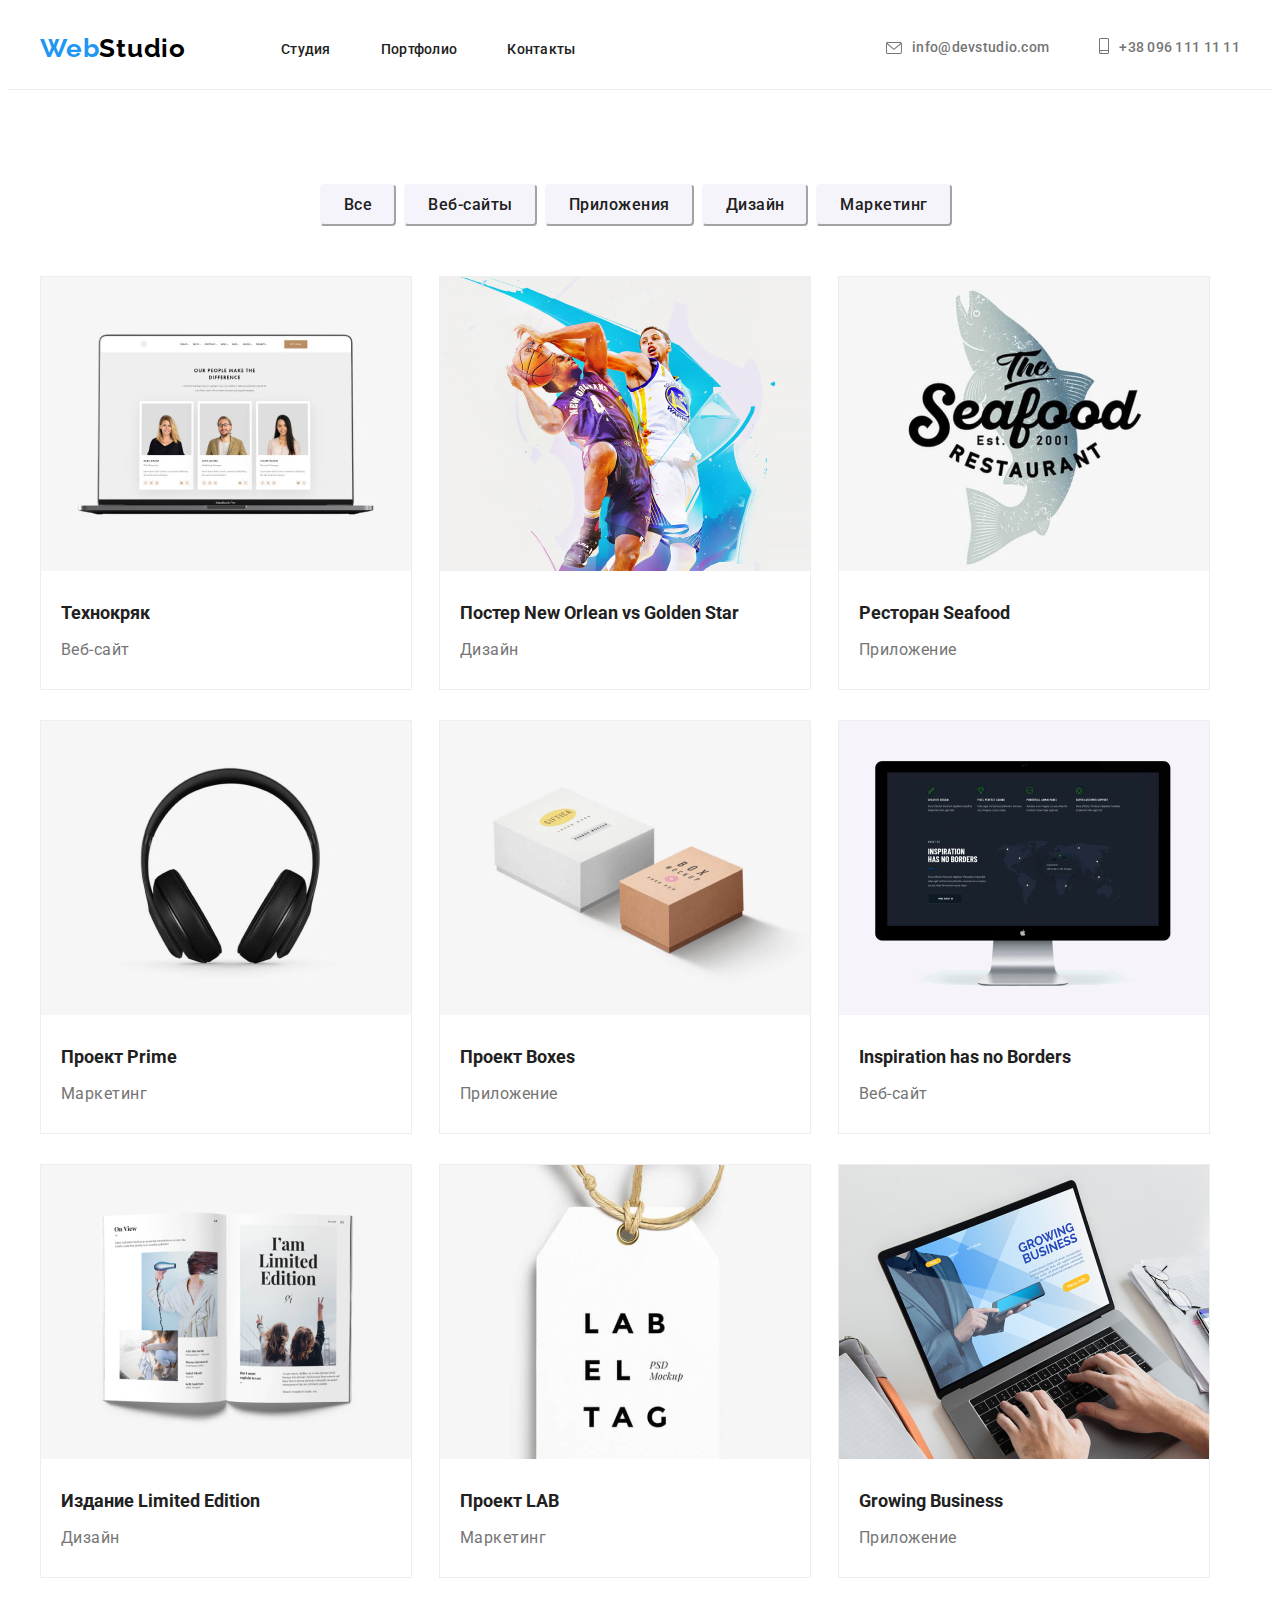
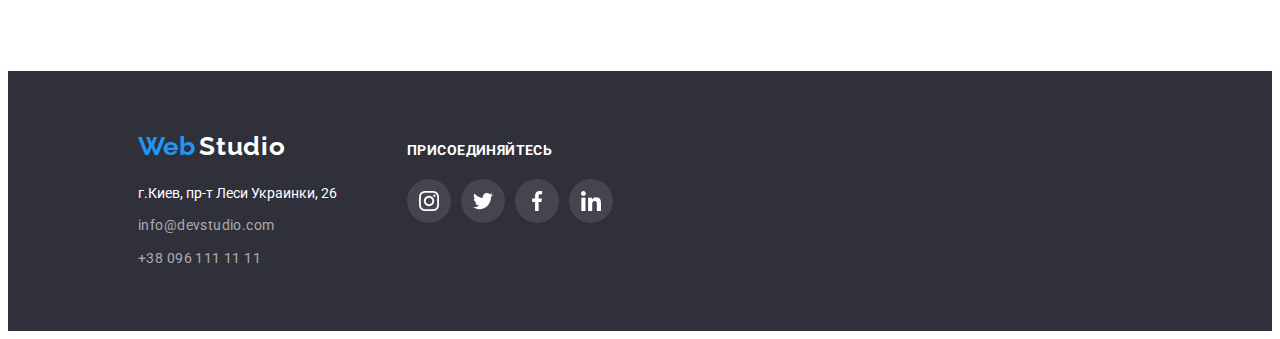
==== portfolio.html @ fecfe100 "из свж" ====
<!DOCTYPE html>
<html lang="ru">

<head>
    <meta charset="UTF-8">
    <meta http-equiv="X-UA-Compatible" content="IE=edge">
    <meta name="viewport" content="width=device-width, initial-scale=1.0">
    <title>WebStudio</title>
    <link rel="preconnect" href="https://fonts.googleapis.com">
    <link rel="preconnect" href="https://fonts.gstatic.com" crossorigin>
    <link
        href="https://fonts.googleapis.com/css2?family=Raleway:wght@700&family=Roboto:wght@400;500;700;900&display=swap"
        rel="stylesheet" />
    <link rel="stylesheet" href="https://cdnjs.cloudflare.com/ajax/libs/modern-normalize/1.1.0/modern-normalize.min.css"
        integrity="sha512-wpPYUAdjBVSE4KJnH1VR1HeZfpl1ub8YT/NKx4PuQ5NmX2tKuGu6U/JRp5y+Y8XG2tV+wKQpNHVUX03MfMFn9Q=="
        crossorigin="anonymous" referrerpolicy="no-referrer" />
    <link rel="stylesheet" href="./style/style.css">
</head>

<body>
    <header class="header">
        <div class="container header-container">
            <nav class="header-navigation">
                <a class="header-logo-first link " href="">Web</a>
                <a class="header-logo-second link " href="">Studio</a>
                <ul class="header-list list">
                    <li class="header-item"><a href="" class="header-link link ">Студия</a></li>
                    <li class="header-item"><a href="./portfolio.html" class="header-link link ">Портфолио</a></li>
                    <li class="header-item"><a href="" class="header-link link ">Контакты</a></li>
                </ul>
            </nav>
            <div class="header-connect">
                <a href="" class="header-icons-mail header-link-icons link">
                    <svg class="header-icon-mail " width='16' height="12">
                        <use href="./img/icon.svg/icons.svg#icon-e_mail"></use>
                    </svg>
                </a>
                <a class="header-mail header-link link " href="mailto:info@devstudio.com">info@devstudio.com</a>
                <a href="" class="header-icons-tel header-link-icons link">
                    <svg class="header-icon-tel " width='10' height="16">
                        <use href="./img/icon.svg/icons.svg#icon-smartphone"></use>
                    </svg>
                </a>
                <a class="header-tel header-link header-icons-tel link" href="tel:+380961111111">+38 096 111 11 11</a>
            </div>
        </div>
    </header>
    <main>
        <!--фильтри-->
        <section class="project">
        <div class="container">
        <ul class="filter-list list">
        <li class="filter-item"><button type="button" class="filter-btn">Все</button></li>
        <li class="filter-item"><button type="button" class="filter-btn">Веб-сайты</button></li>
        <li class="filter-item"><button type="button" class="filter-btn">Приложения</button></li>
        <li class="filter-item"><button type="button" class="filter-btn">Дизайн</button></li>
        <li class="filter-item"><button type="button" class="filter-btn">Маркетинг</button></li>
        </ul>
    </div>
        <!--проекти-->
            <div class="container container-project">
            <ul class="project-list list">
                <li class="project-item"> <a class="project-link link" href="">
                    <img src="./img/технокрад.jpg" alt= "Вебсайт технокряк" width="370">
                    <div class="project-item-info"><h3 class="project-title" >Технокряк</h3>
                    <p class="project-pretitle">Веб-сайт</p></div>
                </a>
                </li>
                <li class="project-item" > <a href="" class="project-link link">
                    <img src="./img/постер.jpg" alt="" width="370">
                    <div class="project-item-info"><h3 class="project-title">Постер New Orlean vs Golden Star</h3>
                    <p class="project-pretitle">Дизайн</p></div>
                </a>
                </li>
                <li class="project-item" ><a href="" class="project-link link">
                    <img src="./img/ресторан.jpg" alt="Приложение Seafood" width="370">
                    <div class="project-item-info"><h3 class="project-title">Ресторан Seafood</h3>
                    <p class="project-pretitle">Приложение</p></div>
                </a>
                </li>
                <li class="project-item" ><a href="" class="project-link link">
                    <img src="./img/наушники.jpg" alt="Наушники" width="370">
                    <div class="project-item-info"><h3 class="project-title">Проект Prime</h3>
                    <p class="project-pretitle">Маркетинг</p></div>
                </a>
                </li>
                <li class="project-item" ><a href="" class="project-link link">
                    <img src="./img/коробки.jpg" alt="Две коробки" width="370">
                    <div class="project-item-info"><h3 class="project-title">Проект Boxes</h3>
                    <p class="project-pretitle">Приложение</p></div>
                </a>
                </li>
                <li class="project-item"><a href="" class="project-link link">
                    <img src="./img/монитор.jpg" alt="Вебсайт" width="370">
                    <div class="project-item-info"><h3 lang="en" class="project-title" >Inspiration has no Borders</h3>
                    <p class="project-pretitle">Веб-сайт</p></div>
                </a>
                </li>
                <li class="project-item"><a href="" class="project-link link">
                    <img src="./img/лимити едишн.jpg" alt="Открытая книга" width="370">
                    <div class="project-item-info"><h3 class="project-title" >Издание Limited Edition</h3>
                    <p class="project-pretitle">Дизайн</p></div>
                </a>
                </li>
                <li class="project-item"><a href="" class="project-link link">
                    <img src="./img/проект Лаб.jpg" alt="Ярлык" width="370">
                    <div class="project-item-info"><h3 class="project-title" >Проект LAB</h3>
                    <p class="project-pretitle" >Маркетинг</p></div>
                </a>
                </li>
                <li class="project-item"><a href="" class="project-link link">
                    <img src="./img/комп.jpg" alt="Ноутбук и руки" width="370">
                    <div class="project-item-info"><h3 class="project-title" lang="en">Growing Business</h3>
                    <p class="project-pretitle" >Приложение</p></div>
                </a>
                </li>
            </ul>
            </div>
        </section>
    </main>
<footer class="footer container-icons">
    <div class="container-footer">
        <a class="footer-logo-first link" href="">Web</a>
        <a class="footer-logo-second link" href="">Studio</a>
        <address class="footer-address">
            <ul class="footer-list list">
                <li class="footer-item"><a class="footer-link link" href="https://goo.gl/maps/S71Vczf6p6G6FvQn8"
                        target="_blank" rel="noopener noreferrer">г.Киев,
                        пр-т Леси Украинки, 26</a></li>
                <li class="footer-item"><a class="footer-link-mail link"
                        href="mailto:info@devstudio.com">info@devstudio.com</a></li>
                <li class="footer-item"><a class="footer-link-tel link" href="tel:+380961111111">+38 096 111 11 11</a>
                </li>
            </ul>
        </address>
    </div>
    <section class="">
        <div class="container-footer-icons">
            <p class="footer-social-text">
                ПРИСОЕДИНЯЙТЕСЬ
            </p>
            <ul class="footer-social-list list">
                <li class="footer-social-item">
                    <a href="" class="link footer-social-link">
                        <svg class="footer-social-icon instagram" width='20' height="20">
                            <use href="./img/icon.svg/icons.svg#icon-instagram_team"></use>
                        </svg></a>
                </li>
                <li class="footer-social-item">
                    <a href="" class="link footer-social-link">
                        <svg class="footer-social-icon instagram" width='20' height="20">
                            <use href="./img/icon.svg/icons.svg#icon-twitter_team"></use>
                        </svg></a>
                </li>
                <li class="footer-social-item">
                    <a href="" class="link footer-social-link">
                        <svg class="footer-social-icon instagram" width='20' height="20">
                            <use href="./img/icon.svg/icons.svg#icon-facebook"></use>
                        </svg></a>
                </li>
                <li class="footer-social-item">
                    <a href="" class="link footer-social-link">
                        <svg class="footer-social-icon instagram" width='20' height="20">
                            <use href="./img/icon.svg/icons.svg#icon-linkedin"></use>
                        </svg></a>
                </li>

            </ul>
        </div>
    </section>
</footer>
</body>

</html>
---- style/style.css ----
:root {
  --header-text-color: #212121;
  --main-title-color: #ffffff;
  --second-title-color: #212121;
  --first-text-color: #757575;
  --second-text-color: #212121;
  --accent-color: #2196f3;
}

body {
  font-family: 'Roboto', sans-serif;
  color: #000;
}

p,
h1,
h2,
h3,
h4,
h5,
h6 {
  margin: 0;
}

ul {
  margin: 0;
  padding: 0;
}
button {
  cursor: pointer;
}

img {
  display: block;
}
.container {
  width: 1200px;
  padding-left: 15px;
  padding-right: 15px;
  margin: 0px auto;
}

.list {
  list-style: none;
}

.link {
  text-decoration: none;
}

/*-------------Header-------------*/
.header {
  padding-top: 25px;
  padding-bottom: 25px;
  border-bottom: 1px solid #eeeeee;
}
.header-container {
  display: flex;
  align-items: center;
}
.header-navigation {
  display: flex;
  align-items: center;
}

.header-connect {
  display: flex;
  margin-left: auto;
  align-items: center;
}

.header-list {
  display: flex;
  margin-left: 95px;
}

.header-item {
  margin-right: 50px;
}
.header-item:last-child {
  margin-right: 0;
}

.header-link {
  display: inline-block;
  font-weight: 500;
  font-size: 14px;
  line-height: 1.14;
  letter-spacing: 0.02em;
  color: var(--header-text-color);
}

.header-link:hover,
.header-link:focus {
  color: var(--accent-color);
}

.header-logo-first {
  font-family: Raleway;
  font-weight: 700;
  font-size: 26px;
  line-height: 1.19;
  letter-spacing: 0.03em;
  color: var(--accent-color);
}

.header-logo-second {
  font-family: Raleway;
  font-weight: 700;
  font-size: 26px;
  line-height: 1.19;
  letter-spacing: 0.03em;
  color: #000;
}

.header-mail {
  font-weight: 500;
  font-size: 14px;
  line-height: 1.14;
  letter-spacing: 0.02em;
  color: var(--first-text-color);
  margin-right: 50px;
}

.header-tel {
  font-weight: 500;
  font-size: 14px;
  line-height: 1.14;
  letter-spacing: 0.02em;
  color: var(--first-text-color);
}

.header-icon-mail {
  display: inline-flex;
  align-items: center;
  width: 16px;
  height: 12px;
  margin-right: 10px;
}
.header-icon-tel {
  display: inline-flex;
  align-items: center;
  width: 10px;
  height: 16px;
  margin-right: 10px;
}
/*---------------Hero---------------*/
.hero {
  background-color: #2f303a;
  background-image: linear-gradient(
      rgba(47, 48, 58, 0.4),
      rgba(47, 48, 58, 0.4)
    ),
    url(../img/картинка_герой.jpg);
  max-width: 1600;
  margin: 0 auto;
  background-repeat: no-repeat;
  background-position: center;
  background-size: cover;
  padding-top: 200px;
  padding-bottom: 200px;
}
.hero-title {
  font-weight: 900;
  font-size: 44px;
  line-height: 1.36;
  letter-spacing: 0.06em;
  text-transform: uppercase;
  color: var(--main-title-color);
  width: 696px;
  height: 120px;
  text-align: center;
  margin-left: 237px;
}

.hero-btn {
  font-family: inherit;
  font-weight: 700;
  font-size: 16px;
  line-height: 1.875;
  letter-spacing: 0.06em;
  color: #ffffff;
  cursor: pointer;
  align-items: center;
  text-align: center;
  background: #2196f3;
  box-shadow: 0px 4px 4px rgba(0, 0, 0, 0.15);
  border-radius: 4px;
  width: 200px;
  height: 50px;
  margin-top: 30px;
  margin-left: 485px;
}

.hero-btn:hover,
.hero-btn:focus {
  background-color: #188ce8;
}

/*---------Peculiarities---------*/
.peculiarities {
  padding-top: 94px;
  padding-bottom: 94px;
}

.peculiarities-title {
  display: none;
}

.peculiarities-list {
  display: flex;
  justify-content: center;
}

.peculiarities-item {
  width: 270px;
  /*height: 101px;*/
  margin-right: 30px;
}

.peculiarities-link {
  width: 270px;
  height: 120px;
  display: flex;
  align-items: center;
  justify-content: center;
  background-color: #f5f4fa;
  border-radius: 4px;
  margin-bottom: 30px;
}

.peculiarities-icon {
  display: block;
  width: 70px;
  height: 70px;
}

/*.peculiarities-item::before {
  content: '';
  display: inline-block;
  width: 270px;
  height: 120px;
  background: #f5f4fa;
  border-radius: 4px;
}*/

.peculiarities-item:last-child {
  margin-right: 0;
}

.peculiarities-after-title {
  margin-bottom: 10px;
}
.peculiarities-after-title {
  display: flex;
  font-weight: 700;
  font-size: 14px;
  line-height: 1.14;
  letter-spacing: 0.03em;
  text-transform: uppercase;
  color: var(--second-title-color);
}
.peculiarities-text {
  font-weight: 400;
  font-size: 14px;
  line-height: 1.71;
  letter-spacing: 0.03em;
  color: var(--first-text-color);
}

/*---------activity---------*/
.activity {
  margin-bottom: 94px;
}
.activity-title {
  font-weight: 700;
  font-size: 36px;
  line-height: 1.17;
  text-align: center;
  letter-spacing: 0.03em;
  color: var(--second-title-color);
  padding-top: 0px;
  margin-bottom: 50px;
}

.activity-list {
  display: flex;
}
.activity-item {
  margin-right: 30px;
}

.activity-item:last-child {
  margin-right: 0;
}
/*---------team---------*/

.team {
  padding-top: 94px;
  padding-bottom: 94px;
  background-color: #f5f4fa;
}

.team-title {
  font-weight: 700;
  font-size: 36px;
  line-height: 1.17;
  text-align: center;
  letter-spacing: 0.03em;
  color: var(--second-title-color);
  margin-bottom: 50px;
}

.team-item-info {
  padding: 30px;
}
.team-list {
  display: flex;
}

.team-item {
  margin-right: 30px;
  background-color: #ffffff;
  box-shadow: 0px 1px 3px rgba(0, 0, 0, 0.12), 0px 1px 1px rgba(0, 0, 0, 0.14),
    0px 2px 1px rgba(0, 0, 0, 0.2);
  border-radius: 0px 0px 4px 4px;
}

.team-item:last-child {
  margin-right: 0;
}

.team-after-title {
  font-weight: 500;
  font-size: 16px;
  line-height: 1.19;
  text-align: center;
  letter-spacing: 0.03em;
  color: var(--second-text-color);

  margin-bottom: 10px;
}

.team-text {
  font-size: 16px;
  line-height: 1.19;
  text-align: center;
  letter-spacing: 0.03em;
  color: var(--first-text-color);
  margin-bottom: 16px;
}

.team-social-list {
  display: flex;
  justify-content: center;
}

.team-social-item {
  width: 44px;
  height: 44px;
}

.team-social-item + .team-social-item {
  margin-left: 10px;
}

.team-social-link {
  width: 100%;
  height: 100%;
  border-radius: 50%;
  display: flex;
  align-items: center;
  justify-content: center;
}

.team-social-link:hover,
.team-social-link:focus {
  background-color: #2196f3;
}
.team-social-icon {
  fill: #afb1b8;
}

.team-social-link:hover .team-social-icon,
.team-social-link:focus .team-social-icon {
  fill: #ffffff;
}
/*-------Clients-------*/
.clients {
  padding-top: 94px;
  padding-bottom: 100px;
}
.clients-title {
  font-weight: 700;
  font-size: 36px;
  line-height: 1.17;
  text-align: center;
  letter-spacing: 0.03em;
}
.clients-list {
  display: flex;
  justify-content: center;
  margin-top: 50px;
}

.clients-link {
  width: 170px;
  height: 92px;
  border: 1px solid #afb1b8;
  box-sizing: border-box;
  border-radius: 4px;
  display: flex;
  align-items: center;
  justify-content: center;
}
.clients-item + .clients-item {
  margin-left: 30px;
}

.clients-link:hover,
.clients-link:focus {
  border: 1px solid var(--accent-color);
}
.clients-link:hover .clients-icon,
.clients-link:focus .clients-icon {
  fill: #2196f3;
}

/*---------Footer---------*/

.footer {
  background-color: #2f303a;
  padding-left: 130px;
}

.container-icons {
  display: flex;
  padding-top: 60px;
  padding-bottom: 60px;
  margin: 0 auto;
  display: flex;
}
.container-footer {
  display: ;
}
.container-footer-icons {
  width: 206px;
  height: 80px;
  margin-left: 70px;
  padding-top: 12px;
}

.footer-logo-first {
  font-family: Raleway;
  font-weight: 700;
  font-size: 26px;
  line-height: 1.19;
  color: var(--accent-color);
}

.footer-logo-second {
  font-family: Raleway;
  font-weight: 700;
  font-size: 26px;
  line-height: 1.19;
  letter-spacing: 0.03em;
  color: #ffffff;
}

.footer-address {
  margin-top: 20px;
}

.footer-item {
  margin-bottom: 9px;
}

.footer-item:last-child {
  margin-bottom: 0;
}
.footer-link {
  font-style: normal;
  font-size: 14px;
  line-height: 1.71;
  color: #ffffff;
}

.footer-link-mail,
.footer-link-tel {
  font-style: normal;
  font-size: 14px;
  line-height: 1.71;
  letter-spacing: 0.03em;
  color: rgba(255, 255, 255, 0.6);
}

.footer-social-text {
  font-style: 400;
  font-weight: 700;
  font-size: 14px;
  line-height: 1.14;
  letter-spacing: 0.03em;
  text-transform: uppercase;
  color: var(--main-title-color);
}

.footer-social-list {
  display: flex;
}

.footer-social-item {
  width: 44px;
  height: 44px;
  margin-top: 20px;
}

.footer-social-link {
  width: 100%;
  height: 100%;
  border-radius: 50%;
  display: flex;
  align-items: center;
  justify-content: center;
  background-color: rgba(255, 255, 255, 0.1);
}

.footer-social-item + .footer-social-item {
  margin-left: 10px;
}

.footer-social-link:hover,
.footer-social-link:focus {
  background-color: #2196f3;
}

.footer-social-icon {
  fill: #ffffff;
}

/*---------Portfolio---------*/
.project {
  padding-top: 94px;
  padding-bottom: 93px;
}
.project-item:focus,
.project-item:hover {
  background: #ffffff;
  border: 1px solid #eeeeee;
  box-shadow: 0px 1px 1px rgba(0, 0, 0, 0.12), 0px 4px 4px rgba(0, 0, 0, 0.06),
    1px 4px 6px rgba(0, 0, 0, 0.16);
}
.filter-list {
  display: flex;
  margin-left: 280px;
}
.filter-btn {
  font-family: inherit;
  font-weight: 500;
  font-size: 16px;
  line-height: 1.62;
  text-align: center;
  letter-spacing: 0.03em;
  color: #212121;
  background-color: #f5f4fa;
  border-radius: 4px;
  border-color: #f5f4fa;
  padding: 6px 22px;
}

.filter-item {
  margin-right: 8px;
}

.filter-item:last-child {
  margin-right: 0;
}

.filter-btn:hover,
.filter-btn:focus {
  color: var(--accent-color);
}

.project-list {
  display: flex;
  flex-wrap: wrap;
  margin-top: 50px;
}

.project-item {
  margin-right: 27px;
  margin-bottom: 30px;
  border: 1px solid #eeeeee;
}

.project-item:nth-child(n + 7) {
  margin-bottom: 0px;
}
.project-item:nth-child(3n + 3) {
  margin-right: 0px;
}

.project-item-info {
  padding: 24px 20px;
}

.project-title {
  font-weight: 700;
  font-size: 18px;
  line-height: 2;
  color: var(--second-title-color);
}

.project-pretitle {
  font-size: 16px;
  line-height: 1.87;
  letter-spacing: 0.03em;
  color: var(--first-text-color);
  margin-top: 4px;
}
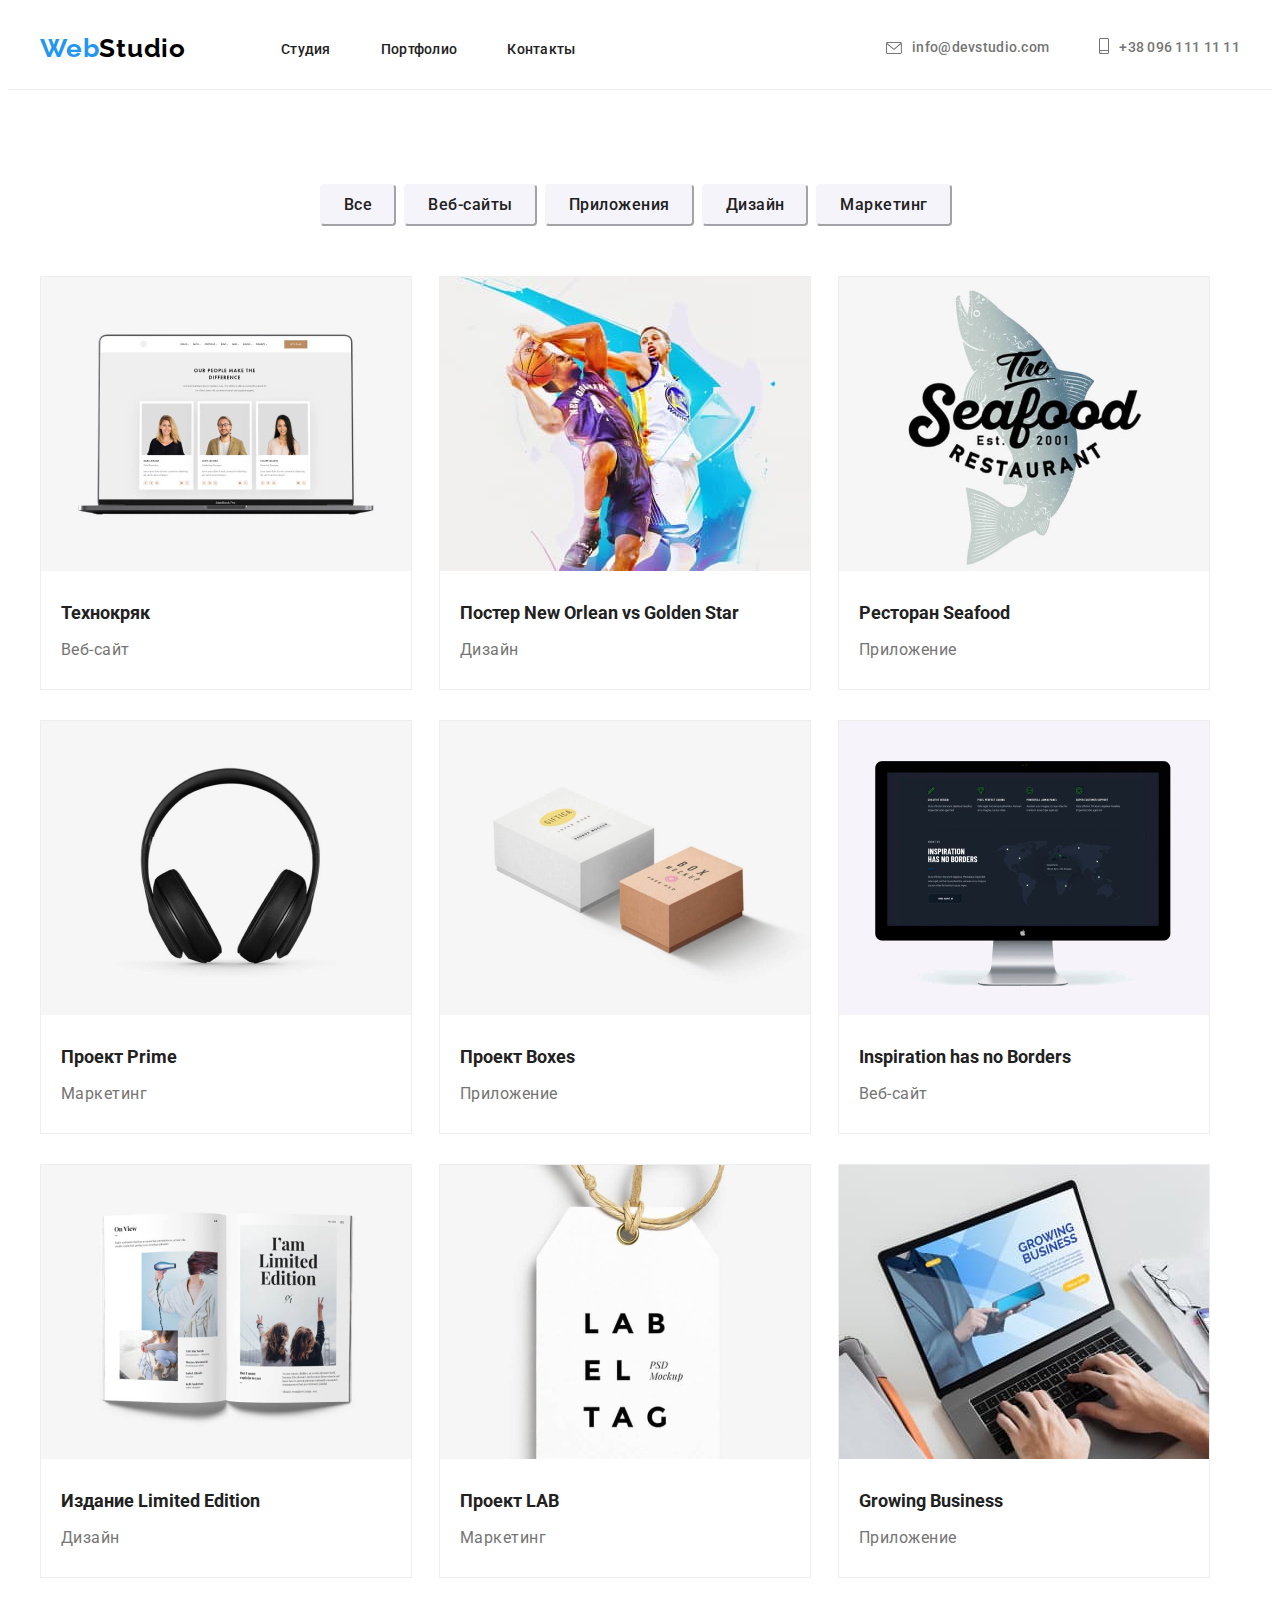
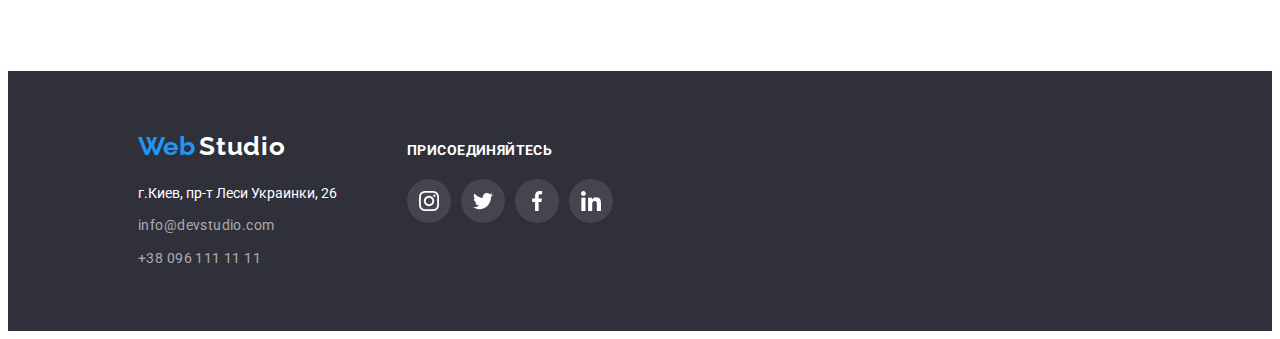
==== commit 7c2df59f: "jpeg" ====
--- a/portfolio.html
+++ b/portfolio.html
@@ -24,7 +24,7 @@
                 <a class="header-logo-first link " href="">Web</a>
                 <a class="header-logo-second link " href="">Studio</a>
                 <ul class="header-list list">
-                    <li class="header-item"><a href="" class="header-link link ">Студия</a></li>
+                    <li class="header-item"><a href="./index.html" class="header-link link ">Студия</a></li>
                     <li class="header-item"><a href="./portfolio.html" class="header-link link ">Портфолио</a></li>
                     <li class="header-item"><a href="" class="header-link link ">Контакты</a></li>
                 </ul>
@@ -67,7 +67,7 @@
                 </a>
                 </li>
                 <li class="project-item" > <a href="" class="project-link link">
-                    <img src="./img/постер.jpg" alt="" width="370">
+                    <img src="./img/постер.jpeg" alt="" width="370">
                     <div class="project-item-info"><h3 class="project-title">Постер New Orlean vs Golden Star</h3>
                     <p class="project-pretitle">Дизайн</p></div>
                 </a>
@@ -109,7 +109,7 @@
                 </a>
                 </li>
                 <li class="project-item"><a href="" class="project-link link">
-                    <img src="./img/комп.jpg" alt="Ноутбук и руки" width="370">
+                    <img src="./img/комп.jpeg" alt="Ноутбук и руки" width="370">
                     <div class="project-item-info"><h3 class="project-title" lang="en">Growing Business</h3>
                     <p class="project-pretitle" >Приложение</p></div>
                 </a>
--- a/style/style.css
+++ b/style/style.css
@@ -151,7 +151,7 @@
       rgba(47, 48, 58, 0.4),
       rgba(47, 48, 58, 0.4)
     ),
-    url(../img/картинка_герой.jpg);
+    url(../img/картинка_герой_.jpeg);
   max-width: 1600;
   margin: 0 auto;
   background-repeat: no-repeat;
@@ -337,7 +337,6 @@
   text-align: center;
   letter-spacing: 0.03em;
   color: var(--second-text-color);
-
   margin-bottom: 10px;
 }
 
@@ -420,6 +419,10 @@
 .clients-link:hover,
 .clients-link:focus {
   border: 1px solid var(--accent-color);
+  fill: var(--accent-color);
+}
+.clients-icon {
+  fill: #afb1b8;
 }
 .clients-link:hover .clients-icon,
 .clients-link:focus .clients-icon {
@@ -440,9 +443,7 @@
   margin: 0 auto;
   display: flex;
 }
-.container-footer {
-  display: ;
-}
+
 .container-footer-icons {
   width: 206px;
   height: 80px;
@@ -549,6 +550,7 @@
   box-shadow: 0px 1px 1px rgba(0, 0, 0, 0.12), 0px 4px 4px rgba(0, 0, 0, 0.06),
     1px 4px 6px rgba(0, 0, 0, 0.16);
 }
+
 .filter-list {
   display: flex;
   margin-left: 280px;
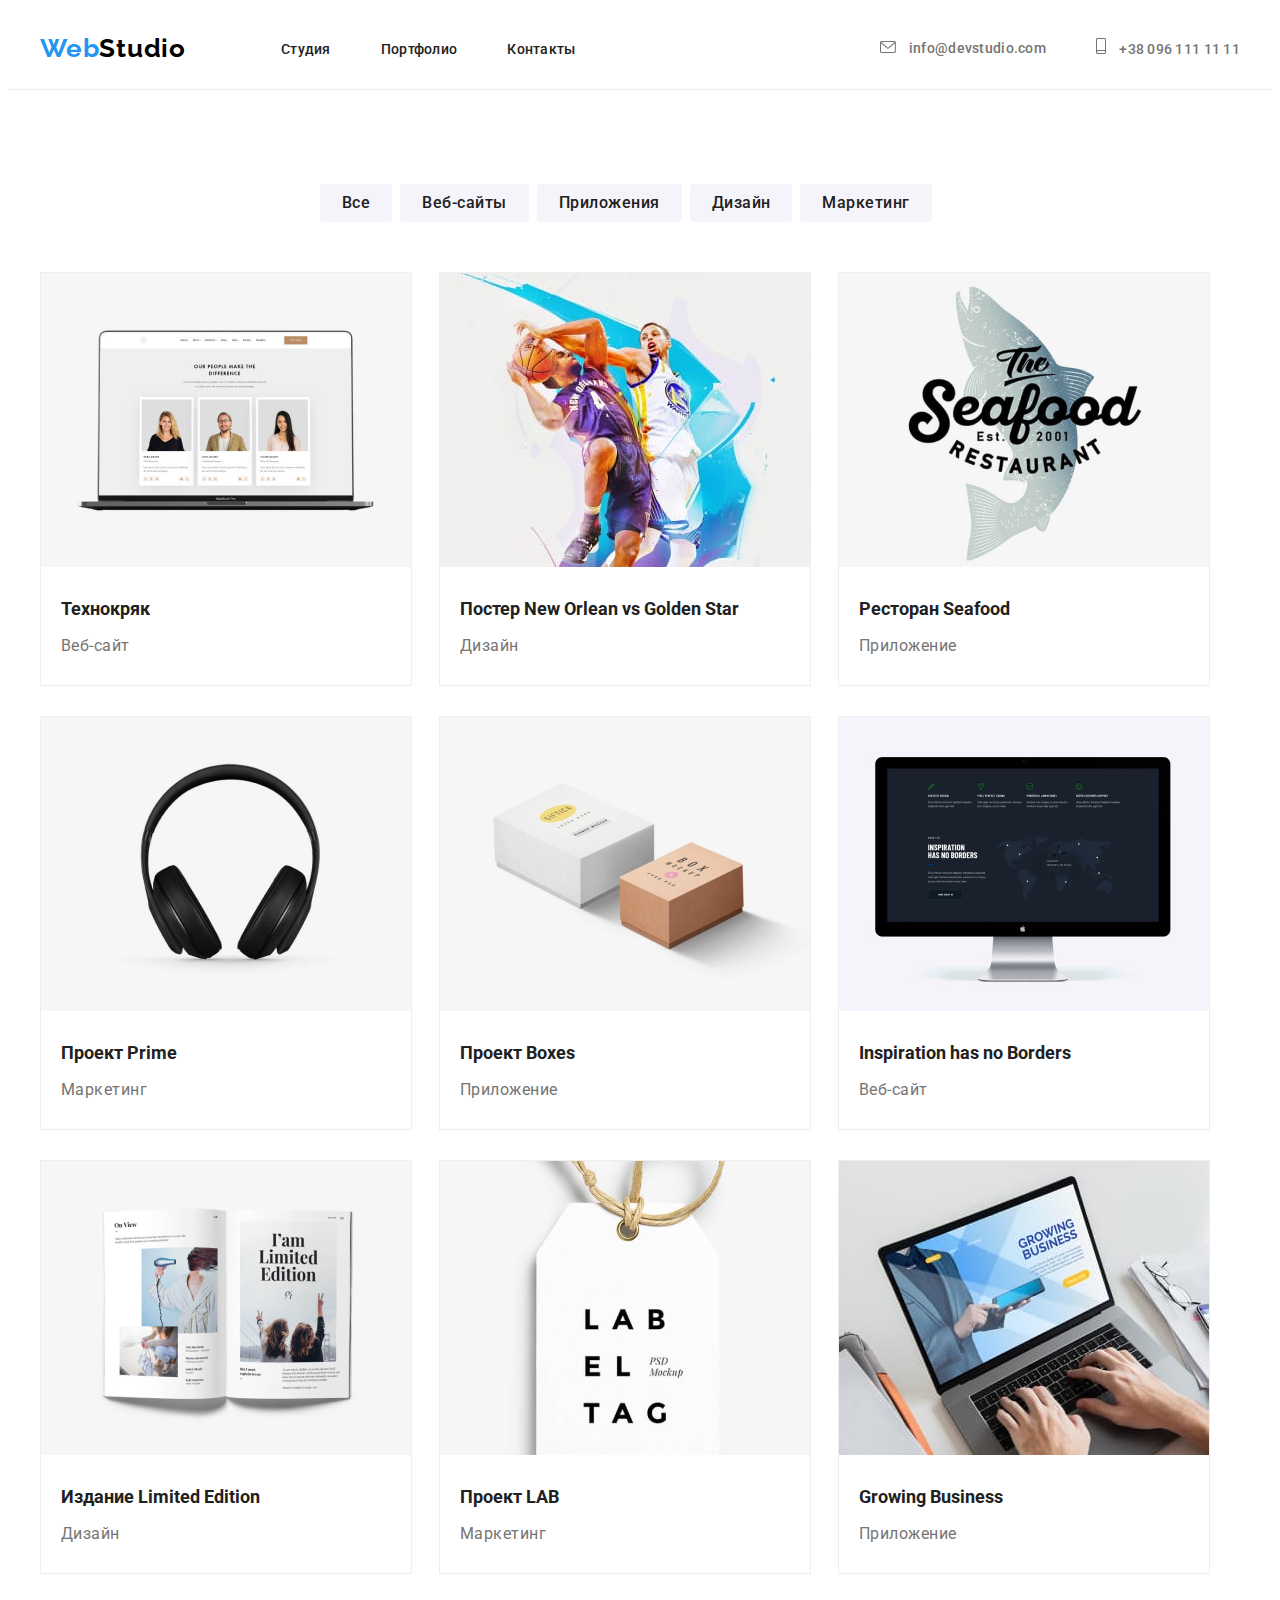
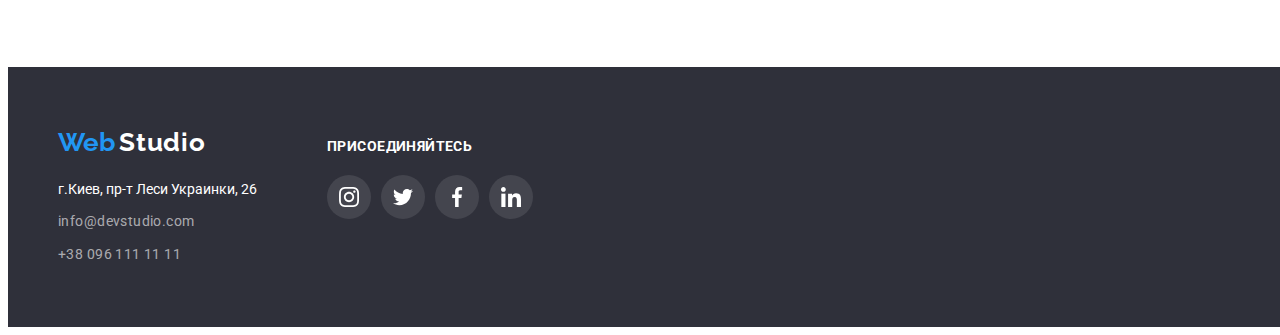
==== commit 0d4044a9: "виправлено" ====
--- a/portfolio.html
+++ b/portfolio.html
@@ -30,20 +30,25 @@
                 </ul>
             </nav>
             <div class="header-connect">
-                <a href="" class="header-icons-mail header-link-icons link">
-                    <svg class="header-icon-mail " width='16' height="12">
-                        <use href="./img/icon.svg/icons.svg#icon-e_mail"></use>
-                    </svg>
-                </a>
-                <a class="header-mail header-link link " href="mailto:info@devstudio.com">info@devstudio.com</a>
-                <a href="" class="header-icons-tel header-link-icons link">
-                    <svg class="header-icon-tel " width='10' height="16">
-                        <use href="./img/icon.svg/icons.svg#icon-smartphone"></use>
-                    </svg>
-                </a>
-                <a class="header-tel header-link header-icons-tel link" href="tel:+380961111111">+38 096 111 11 11</a>
+                <ul class="list header-list list-mail-tel">
+                    <li class="item-mail-tel">
+                        <a href="mailto:info@devstudio.com" class="header-icons-mail header-link-icons link header-mail header-link">
+                        <svg class="header-icon-mail " width='16' height="12">
+                            <use href="./img/icon.svg/icons.svg#icon-e_mail"></use>
+                        </svg>
+                    info@devstudio.com</a>
+                    </li>
+                    <li class="item-mail-tel">
+                        <a href="tel:+380961111111" class="header-icons-tel header-link-icons header-tel header-link header-icons-tel link">
+                        <svg class="header-icon-tel" width='10' height="16">
+                            <use href="./img/icon.svg/icons.svg#icon-smartphone"></use>
+                        </svg>
+                    +38 096 111 11 11</a>
+                    </li>
+                </ul>
+                    
+                
             </div>
-        </div>
     </header>
     <main>
         <!--фильтри-->
@@ -118,7 +123,7 @@
             </div>
         </section>
     </main>
-<footer class="footer container-icons">
+<footer class="footer container-icons container">
     <div class="container-footer">
         <a class="footer-logo-first link" href="">Web</a>
         <a class="footer-logo-second link" href="">Studio</a>
@@ -167,7 +172,7 @@
 
             </ul>
         </div>
-    </section>
+</section> 
 </footer>
 </body>
 
--- a/style/style.css
+++ b/style/style.css
@@ -94,6 +94,18 @@
 .header-link:focus {
   color: var(--accent-color);
 }
+.item-mail-tel:hover .header-icon-mail {
+  fill: #2196f3;
+}
+
+.item-mail-tel:hover .header-icon-tel {
+  fill: #2196f3;
+}
+
+.header-icon-tel,
+.header-icon-mail {
+  fill: #757575;
+}
 
 .header-logo-first {
   font-family: Raleway;
@@ -151,7 +163,7 @@
       rgba(47, 48, 58, 0.4),
       rgba(47, 48, 58, 0.4)
     ),
-    url(../img/картинка_герой_.jpeg);
+    url('https://i.ibb.co/WFX4rJ6/image.jpg');
   max-width: 1600;
   margin: 0 auto;
   background-repeat: no-repeat;
@@ -174,6 +186,7 @@
 }
 
 .hero-btn {
+  border: none;
   font-family: inherit;
   font-weight: 700;
   font-size: 16px;
@@ -433,15 +446,18 @@
 
 .footer {
   background-color: #2f303a;
-  padding-left: 130px;
+  min-width: 1600px;
+  margin: 0 auto;
+  background-repeat: no-repeat;
+  background-position: center;
+  background-size: cover;
+  padding-left: 50px;
 }
 
 .container-icons {
   display: flex;
   padding-top: 60px;
   padding-bottom: 60px;
-  margin: 0 auto;
-  display: flex;
 }
 
 .container-footer-icons {
@@ -555,7 +571,9 @@
   display: flex;
   margin-left: 280px;
 }
+
 .filter-btn {
+  border: 0;
   font-family: inherit;
   font-weight: 500;
   font-size: 16px;
@@ -563,9 +581,9 @@
   text-align: center;
   letter-spacing: 0.03em;
   color: #212121;
-  background-color: #f5f4fa;
+  background: #f5f4fa;
   border-radius: 4px;
-  border-color: #f5f4fa;
+  border-color: #ffffff;
   padding: 6px 22px;
 }
 
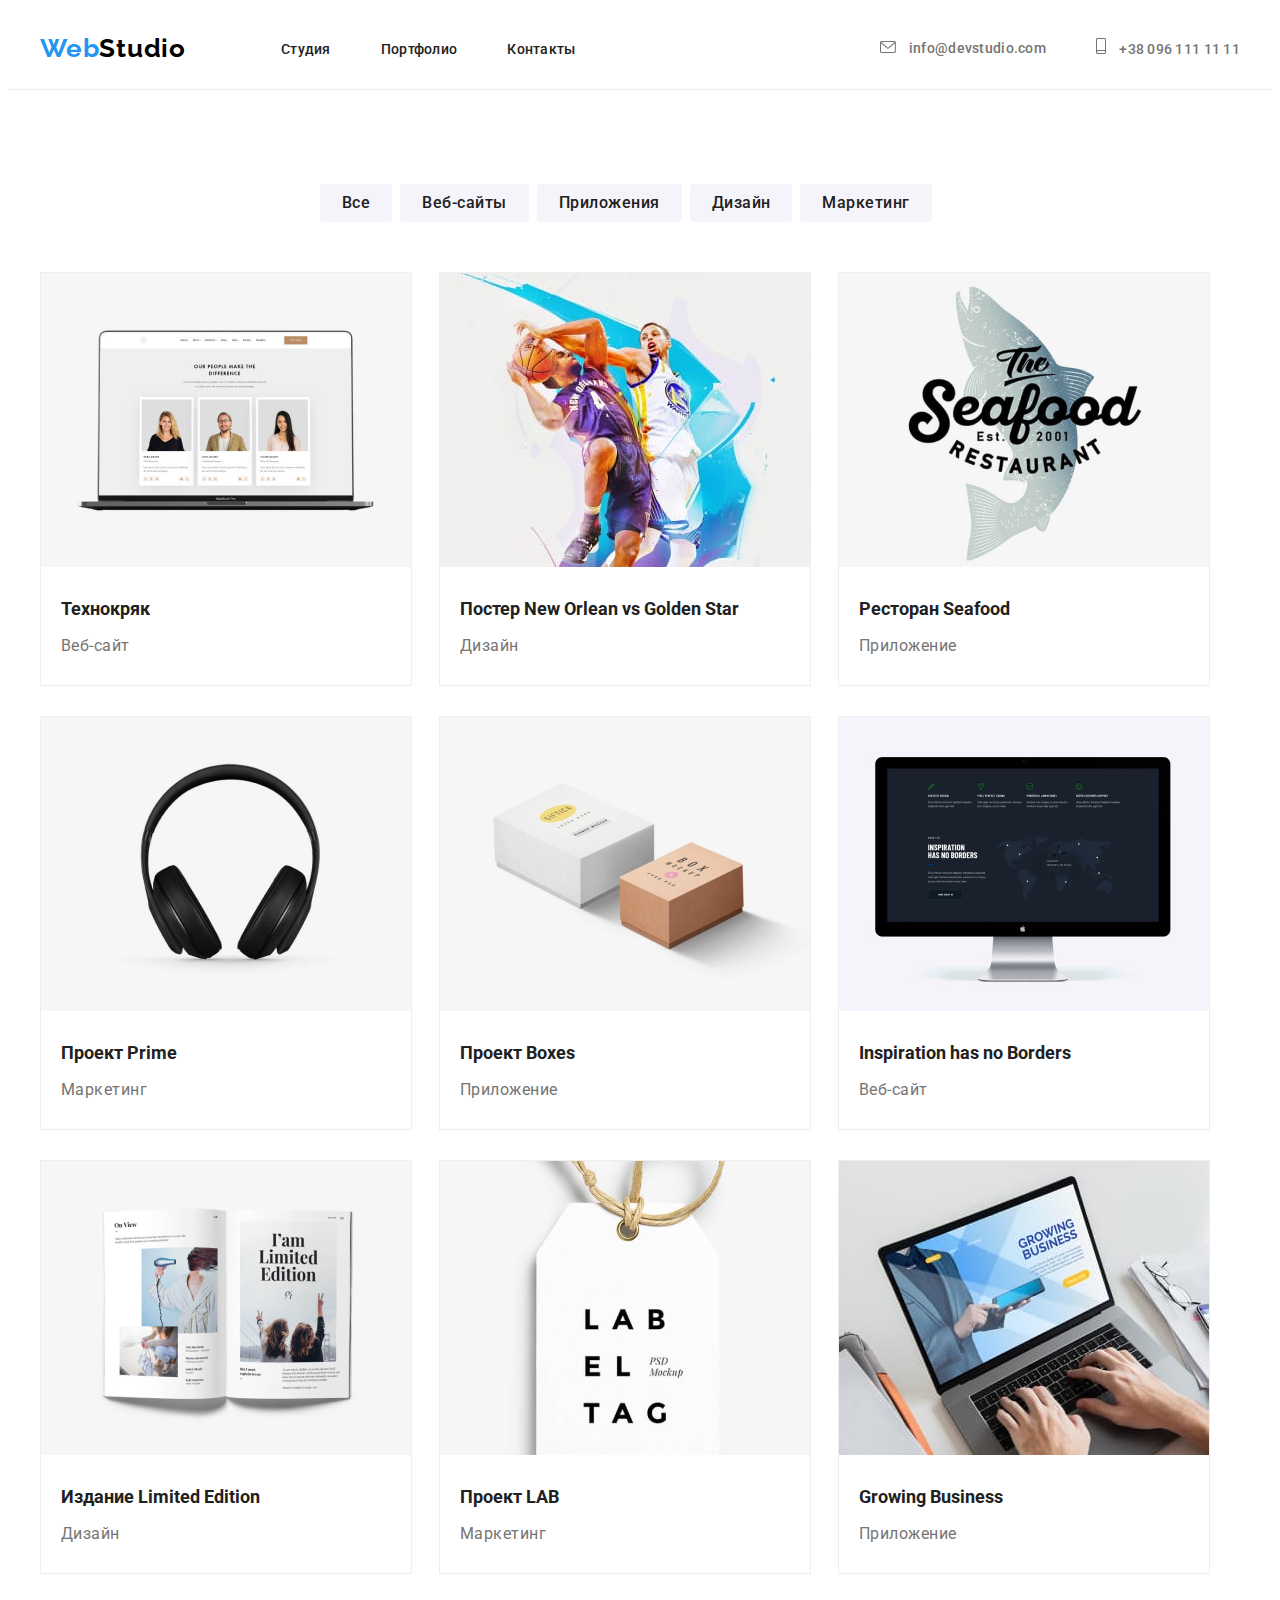
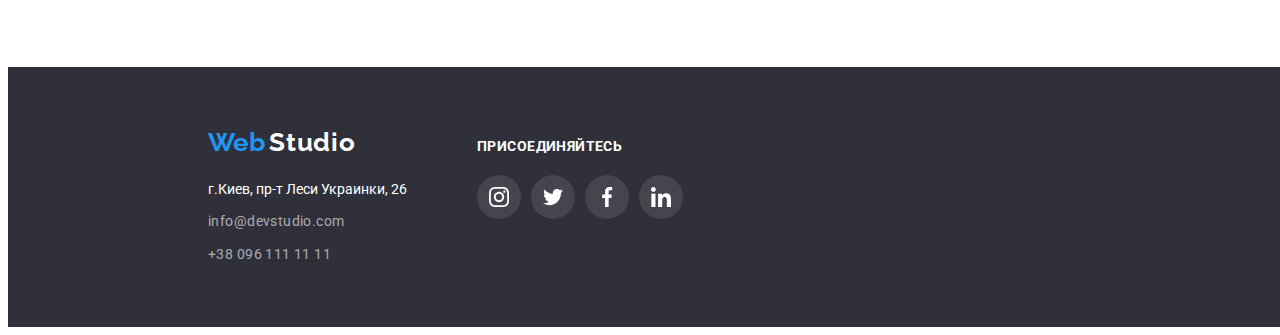
==== commit 0eb2419f: "Update portfolio.html" ====
--- a/portfolio.html
+++ b/portfolio.html
@@ -46,8 +46,6 @@
                     +38 096 111 11 11</a>
                     </li>
                 </ul>
-                    
-                
             </div>
     </header>
     <main>
@@ -123,57 +121,56 @@
             </div>
         </section>
     </main>
-<footer class="footer container-icons container">
-    <div class="container-footer">
-        <a class="footer-logo-first link" href="">Web</a>
-        <a class="footer-logo-second link" href="">Studio</a>
-        <address class="footer-address">
-            <ul class="footer-list list">
-                <li class="footer-item"><a class="footer-link link" href="https://goo.gl/maps/S71Vczf6p6G6FvQn8"
-                        target="_blank" rel="noopener noreferrer">г.Киев,
-                        пр-т Леси Украинки, 26</a></li>
-                <li class="footer-item"><a class="footer-link-mail link"
-                        href="mailto:info@devstudio.com">info@devstudio.com</a></li>
-                <li class="footer-item"><a class="footer-link-tel link" href="tel:+380961111111">+38 096 111 11 11</a>
-                </li>
-            </ul>
-        </address>
-    </div>
-    <section class="">
-        <div class="container-footer-icons">
-            <p class="footer-social-text">
-                ПРИСОЕДИНЯЙТЕСЬ
-            </p>
-            <ul class="footer-social-list list">
-                <li class="footer-social-item">
-                    <a href="" class="link footer-social-link">
-                        <svg class="footer-social-icon instagram" width='20' height="20">
-                            <use href="./img/icon.svg/icons.svg#icon-instagram_team"></use>
-                        </svg></a>
-                </li>
-                <li class="footer-social-item">
-                    <a href="" class="link footer-social-link">
-                        <svg class="footer-social-icon instagram" width='20' height="20">
-                            <use href="./img/icon.svg/icons.svg#icon-twitter_team"></use>
-                        </svg></a>
-                </li>
-                <li class="footer-social-item">
-                    <a href="" class="link footer-social-link">
-                        <svg class="footer-social-icon instagram" width='20' height="20">
-                            <use href="./img/icon.svg/icons.svg#icon-facebook"></use>
-                        </svg></a>
-                </li>
-                <li class="footer-social-item">
-                    <a href="" class="link footer-social-link">
-                        <svg class="footer-social-icon instagram" width='20' height="20">
-                            <use href="./img/icon.svg/icons.svg#icon-linkedin"></use>
-                        </svg></a>
-                </li>
-
-            </ul>
+    <footer class="footer container-icons">
+        <div class="container container-icon">
+            <div class="container-footer">
+                <a class="footer-logo-first link" href="">Web</a>
+                <a class="footer-logo-second link" href="">Studio</a>
+                <address class="footer-address">
+                    <ul class="footer-list list">
+                        <li class="footer-item"><a class="footer-link link" href="https://goo.gl/maps/S71Vczf6p6G6FvQn8"
+                                target="_blank" rel="noopener noreferrer">г.Киев,
+                                пр-т Леси Украинки, 26</a></li>
+                        <li class="footer-item"><a class="footer-link-mail link"
+                                href="mailto:info@devstudio.com">info@devstudio.com</a></li>
+                        <li class="footer-item"><a class="footer-link-tel link" href="tel:+380961111111">+38 096 111 11
+                                11</a></li>
+                    </ul>
+                </address>
+            </div>
+            <div class="container-footer-icons">
+                <p class="footer-social-text">
+                    ПРИСОЕДИНЯЙТЕСЬ
+                </p>
+                <ul class="footer-social-list list">
+                    <li class="footer-social-item">
+                        <a href="" class="link footer-social-link">
+                            <svg class="footer-social-icon instagram" width='20' height="20">
+                                <use href="./img/icon.svg/icons.svg#icon-instagram_team"></use>
+                            </svg></a>
+                    </li>
+                    <li class="footer-social-item">
+                        <a href="" class="link footer-social-link">
+                            <svg class="footer-social-icon instagram" width='20' height="20">
+                                <use href="./img/icon.svg/icons.svg#icon-twitter_team"></use>
+                            </svg></a>
+                    </li>
+                    <li class="footer-social-item">
+                        <a href="" class="link footer-social-link">
+                            <svg class="footer-social-icon instagram" width='20' height="20">
+                                <use href="./img/icon.svg/icons.svg#icon-facebook"></use>
+                            </svg></a>
+                    </li>
+                    <li class="footer-social-item">
+                        <a href="" class="link footer-social-link">
+                            <svg class="footer-social-icon instagram" width='20' height="20">
+                                <use href="./img/icon.svg/icons.svg#icon-linkedin"></use>
+                            </svg></a>
+                    </li>
+                </ul>
+            </div>
         </div>
-</section> 
-</footer>
+    </footer>
 </body>
 
 </html>--- a/style/style.css
+++ b/style/style.css
@@ -451,13 +451,15 @@
   background-repeat: no-repeat;
   background-position: center;
   background-size: cover;
-  padding-left: 50px;
 }
 
 .container-icons {
   display: flex;
   padding-top: 60px;
   padding-bottom: 60px;
+}
+.container-icon {
+  display: flex;
 }
 
 .container-footer-icons {
